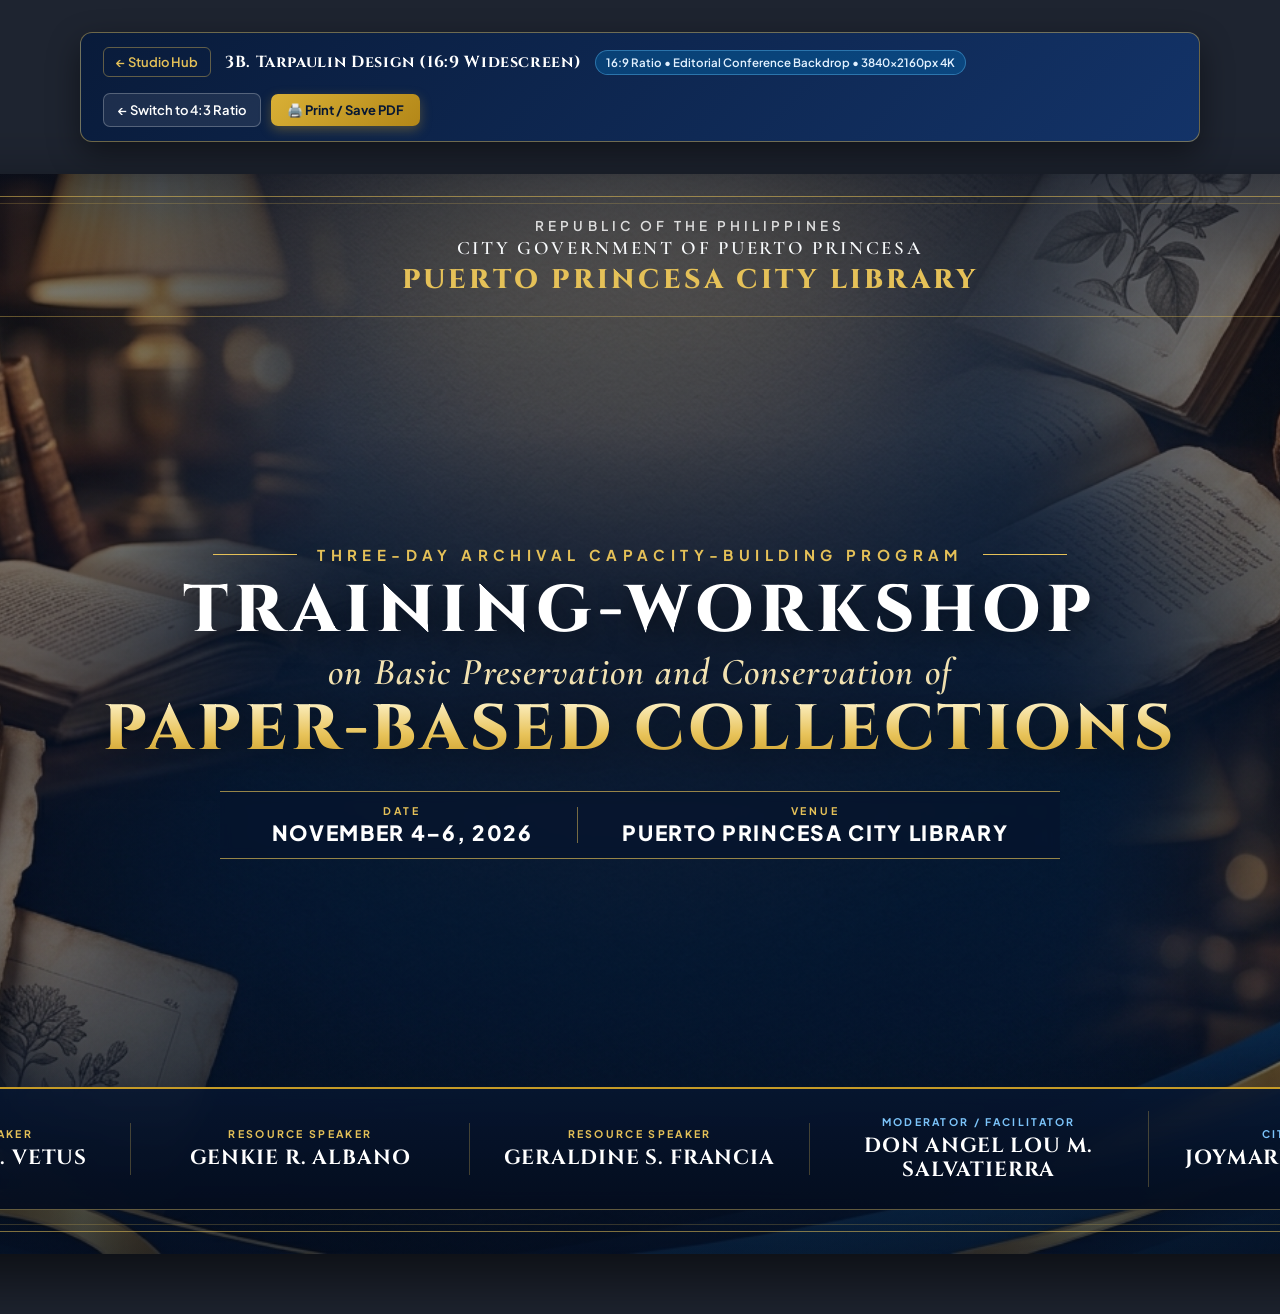
==== 03-tarpaulin-16x9.html @ 114d566a "Deploy PPCL Training-Workshop 2026 Design & Print Suite" ====
<!DOCTYPE html>
<html lang="en">
<head>
  <meta charset="UTF-8" />
  <meta name="viewport" content="width=device-width, initial-scale=1.0" />
  <title>Tarpaulin Design (16:9 Aspect Ratio) — PPCL Training-Workshop</title>
  <link rel="stylesheet" href="shared/theme.css" />
  <style>
    @page {
      size: 1920px 1080px;
      margin: 0;
    }

    .tarp-16x9 {
      width: 1920px;
      height: 1080px;
      position: relative;
      overflow: hidden;
      background-color: #06152D;
      color: #FFFFFF;
      box-shadow: 0 24px 60px rgba(0, 0, 0, 0.65);
      display: flex;
      flex-direction: column;
      justify-content: space-between;
    }

    .tarp-backdrop-img {
      position: absolute;
      inset: 0;
      width: 100%;
      height: 100%;
      object-fit: cover;
      object-position: center center;
      z-index: 0;
    }

    .tarp-editorial-scrim {
      position: absolute;
      inset: 0;
      background:
        radial-gradient(ellipse 52% 44% at 50% 45%, rgba(5, 17, 38, 0.82) 0%, rgba(5, 17, 38, 0.48) 62%, rgba(4, 12, 28, 0.18) 100%),
        linear-gradient(180deg, rgba(4, 14, 32, 0.68) 0%, rgba(6, 20, 45, 0.1) 24%, rgba(6, 20, 45, 0.2) 68%, rgba(4, 12, 28, 0.72) 100%);
      z-index: 1;
    }

    .tarp-architectural-border {
      position: absolute;
      inset: 22px;
      border: 1.5px solid rgba(229, 193, 88, 0.55);
      pointer-events: none;
      z-index: 4;
    }

    .tarp-architectural-border::after {
      content: "";
      position: absolute;
      inset: 6px;
      border: 1px solid rgba(229, 193, 88, 0.22);
    }

    .tarp-content {
      position: relative;
      z-index: 3;
      width: 100%;
      height: 100%;
      padding: 42px 88px 44px;
      display: flex;
      flex-direction: column;
      justify-content: space-between;
      align-items: center;
    }

    /* 1. Institutional Authority Header */
    .inst-header {
      width: 100%;
      display: flex;
      align-items: center;
      justify-content: space-between;
      padding-bottom: 18px;
      border-bottom: 1px solid rgba(229, 193, 88, 0.38);
    }

    .inst-logos-group {
      display: flex;
      align-items: center;
      gap: 18px;
    }

    .logo-medallion {
      width: 82px;
      height: 82px;
      border-radius: 50%;
      background: #FFFFFF;
      padding: 5px;
      box-shadow: 0 8px 24px rgba(0, 0, 0, 0.45);
      display: flex;
      align-items: center;
      justify-content: center;
    }

    .logo-medallion img {
      width: 100%;
      height: 100%;
      object-fit: contain;
    }

    .inst-agency-copy {
      display: flex;
      flex-direction: column;
      align-items: center;
      text-align: center;
      gap: 2px;
    }

    .inst-agency-copy .gov-rep {
      font-family: var(--font-sans);
      font-size: 13.5px;
      font-weight: 600;
      letter-spacing: 0.3em;
      text-transform: uppercase;
      color: rgba(255, 255, 255, 0.82);
    }

    .inst-agency-copy .gov-lgu {
      font-family: var(--font-serif);
      font-size: 19px;
      font-weight: 600;
      letter-spacing: 0.14em;
      text-transform: uppercase;
      color: #F8FAFC;
    }

    .inst-agency-copy .gov-lib {
      font-family: var(--font-display);
      font-size: 27px;
      font-weight: 800;
      letter-spacing: 0.12em;
      text-transform: uppercase;
      color: var(--gold-bright);
      margin-top: 1px;
    }

    /* 2. Monumental Focal Stage */
    .focal-stage {
      display: flex;
      flex-direction: column;
      align-items: center;
      text-align: center;
      max-width: 1580px;
      margin: auto 0;
    }

    .overline-lockup {
      display: flex;
      align-items: center;
      gap: 20px;
      margin-bottom: 14px;
    }

    .overline-rule {
      width: 84px;
      height: 1.5px;
      background: var(--gold-bright);
    }

    .overline-text {
      font-family: var(--font-sans);
      font-size: 15px;
      font-weight: 700;
      letter-spacing: 0.36em;
      text-transform: uppercase;
      color: var(--gold-bright);
    }

    .headline-tier-1 {
      font-family: var(--font-display);
      font-size: 66px;
      font-weight: 800;
      letter-spacing: 0.09em;
      line-height: 1.02;
      color: #FFFFFF;
      text-transform: uppercase;
      text-shadow: 0 8px 28px rgba(0, 0, 0, 0.55);
    }

    .headline-tier-bridge {
      font-family: var(--font-serif);
      font-style: italic;
      font-size: 38px;
      font-weight: 600;
      color: #F3E3B2;
      letter-spacing: 0.03em;
      margin: 4px 0 2px;
    }

    .headline-tier-2 {
      font-family: var(--font-display);
      font-size: 64px;
      font-weight: 800;
      letter-spacing: 0.06em;
      line-height: 1.05;
      text-transform: uppercase;
      background: linear-gradient(180deg, #FFF6D1 0%, #E8C35A 55%, #C59620 100%);
      -webkit-background-clip: text;
      -webkit-text-fill-color: transparent;
      filter: drop-shadow(0 6px 20px rgba(0, 0, 0, 0.55));
    }

    /* Clean Architectural Logistics Bar */
    .logistics-bar {
      margin-top: 26px;
      display: inline-flex;
      align-items: center;
      border-top: 1.5px solid rgba(229, 193, 88, 0.65);
      border-bottom: 1.5px solid rgba(229, 193, 88, 0.65);
      background: rgba(6, 20, 45, 0.68);
      backdrop-filter: blur(6px);
      padding: 12px 52px;
      gap: 44px;
    }

    .logistics-item {
      display: flex;
      flex-direction: column;
      align-items: center;
      gap: 2px;
    }

    .logistics-label {
      font-family: var(--font-sans);
      font-size: 10.5px;
      font-weight: 700;
      letter-spacing: 0.28em;
      text-transform: uppercase;
      color: var(--gold-bright);
    }

    .logistics-value {
      font-family: var(--font-sans);
      font-size: 21px;
      font-weight: 800;
      letter-spacing: 0.08em;
      text-transform: uppercase;
      color: #FFFFFF;
    }

    .logistics-divider {
      width: 1.5px;
      height: 36px;
      background: rgba(229, 193, 88, 0.5);
    }

    /* 3. Lower-Third 5-Column Architectural Roster Panel */
    .roster-panel-5col {
      width: 100%;
      background: linear-gradient(180deg, rgba(7, 22, 48, 0.88) 0%, rgba(4, 13, 30, 0.95) 100%);
      border-top: 2px solid var(--gold-rich);
      border-bottom: 1px solid rgba(229, 193, 88, 0.4);
      backdrop-filter: blur(10px);
      padding: 22px 24px;
      display: grid;
      grid-template-columns: repeat(5, 1fr);
      align-items: center;
    }

    .roster-col {
      display: flex;
      flex-direction: column;
      align-items: center;
      justify-content: center;
      text-align: center;
      padding: 4px 14px;
      border-right: 1px solid rgba(229, 193, 88, 0.28);
    }

    .roster-col:last-child {
      border-right: none;
    }

    .roster-role {
      font-family: var(--font-sans);
      font-size: 10.5px;
      font-weight: 700;
      letter-spacing: 0.22em;
      text-transform: uppercase;
      color: var(--gold-bright);
      margin-bottom: 6px;
    }

    .roster-col.official .roster-role {
      color: #7CC4FA;
    }

    .roster-name {
      font-family: var(--font-display);
      font-size: 20.5px;
      font-weight: 700;
      letter-spacing: 0.04em;
      line-height: 1.2;
      color: #FFFFFF;
    }
  </style>
</head>
<body>

  <div class="studio-toolbar">
    <div class="toolbar-left">
      <a href="index.html" class="back-link">← Studio Hub</a>
      <h1>3B. Tarpaulin Design (16:9 Widescreen)</h1>
      <span class="spec-badge">16:9 Ratio • Editorial Conference Backdrop • 3840×2160px 4K</span>
    </div>
    <div class="toolbar-actions">
      <a href="03-tarpaulin-4x3.html" class="btn-outline" style="text-decoration:none;">← Switch to 4:3 Ratio</a>
      <button class="btn-gold" onclick="window.print()">🖨️ Print / Save PDF</button>
    </div>
  </div>

  <section class="tarp-16x9 print-page" id="tarp-16x9-canvas">
    <img class="tarp-backdrop-img" src="shared/bg_archival_tarp.jpg" alt="" />
    <div class="tarp-editorial-scrim"></div>
    <div class="tarp-architectural-border"></div>

    <div class="tarp-content">
      <!-- 1. Institutional Header -->
      <header class="inst-header">
        <div class="inst-logos-group">
          <div class="logo-medallion">
            <img src="logo/Puerto_Princesa_city_seal.svg.png" alt="City Seal" />
          </div>
          <div class="logo-medallion">
            <img src="logo/ppcitylibrary-logo.png" alt="PPCL Logo" />
          </div>
        </div>

        <div class="inst-agency-copy">
          <span class="gov-rep" contenteditable="true">Republic of the Philippines</span>
          <span class="gov-lgu" contenteditable="true">City Government of Puerto Princesa</span>
          <span class="gov-lib" contenteditable="true">Puerto Princesa City Library</span>
        </div>

        <div class="inst-logos-group">
          <div class="logo-medallion">
            <img src="logo/BAGONG-PILIPINAS-LOGO-1-1.png" alt="Bagong Pilipinas" />
          </div>
        </div>
      </header>

      <!-- 2. Monumental Focal Title Lockup -->
      <div class="focal-stage">
        <div class="overline-lockup">
          <span class="overline-rule"></span>
          <span class="overline-text" contenteditable="true">Three-Day Archival Capacity-Building Program</span>
          <span class="overline-rule"></span>
        </div>

        <h2 class="headline-tier-1" contenteditable="true">Training-Workshop</h2>
        <div class="headline-tier-bridge" contenteditable="true">on Basic Preservation and Conservation of</div>
        <h3 class="headline-tier-2" contenteditable="true">Paper-Based Collections</h3>

        <div class="logistics-bar">
          <div class="logistics-item">
            <span class="logistics-label">Date</span>
            <span class="logistics-value" contenteditable="true">November 4–6, 2026</span>
          </div>
          <div class="logistics-divider"></div>
          <div class="logistics-item">
            <span class="logistics-label">Venue</span>
            <span class="logistics-value" contenteditable="true">Puerto Princesa City Library</span>
          </div>
        </div>
      </div>

      <!-- 3. Lower-Third 5-Column Architectural Roster -->
      <footer class="roster-panel-5col">
        <div class="roster-col">
          <div class="roster-role" contenteditable="true">Resource Speaker</div>
          <div class="roster-name" contenteditable="true">ALEXANDER O. VETUS</div>
        </div>
        <div class="roster-col">
          <div class="roster-role" contenteditable="true">Resource Speaker</div>
          <div class="roster-name" contenteditable="true">GENKIE R. ALBANO</div>
        </div>
        <div class="roster-col">
          <div class="roster-role" contenteditable="true">Resource Speaker</div>
          <div class="roster-name" contenteditable="true">GERALDINE S. FRANCIA</div>
        </div>
        <div class="roster-col official">
          <div class="roster-role" contenteditable="true">Moderator / Facilitator</div>
          <div class="roster-name" contenteditable="true">DON ANGEL LOU M. SALVATIERRA</div>
        </div>
        <div class="roster-col official">
          <div class="roster-role" contenteditable="true">City Librarian</div>
          <div class="roster-name" contenteditable="true">JOYMARIE B. OLAPE, RL</div>
        </div>
      </footer>
    </div>
  </section>

</body>
</html>
---- shared/theme.css ----
@import url('https://fonts.googleapis.com/css2?family=Cinzel:wght@500;600;700;800&family=Cormorant+Garamond:ital,wght@0,500;0,600;0,700;1,500;1,600;1,700&family=Great+Vibes&family=Plus+Jakarta+Sans:wght@400;500;600;700;800&display=swap');

:root {
  /* Heritage Archival & Library Blue-Gold Palette */
  --navy-deep: #071733;
  --navy-royal: #0E2B5C;
  --navy-mid: #173F80;
  --blue-cerulean: #0077C0;
  --blue-light: #4FA8E0;
  --gold-rich: #C59B27;
  --gold-bright: #E5C158;
  --gold-dark: #8A650E;
  --gold-soft: #F3E3B2;
  --parchment-bg: #FCF9F2;
  --parchment-warm: #F4EBDC;
  --parchment-deep: #E8D9BF;
  --crimson-seal: #A91D22;
  --ink-dark: #141C2B;
  --ink-body: #2C3647;
  --ink-muted: #546175;

  /* Font Stacks with Rich Windows & Web Fallbacks */
  --font-display: 'Cinzel', 'Palatino Linotype', 'Book Antiqua', 'Constantia', Georgia, serif;
  --font-serif: 'Cormorant Garamond', 'Palatino Linotype', 'Book Antiqua', 'Garamond', Georgia, serif;
  --font-sans: 'Plus Jakarta Sans', 'Segoe UI', 'Candara', 'Calibri', -apple-system, sans-serif;
  --font-script: 'Great Vibes', 'Gabriola', 'Monotype Corsiva', 'Palatino Linotype', cursive;
}

* {
  box-sizing: border-box;
  margin: 0;
  padding: 0;
  -webkit-print-color-adjust: exact !important;
  print-color-adjust: exact !important;
}

body {
  background-color: #1E2430;
  color: var(--ink-dark);
  font-family: var(--font-sans);
  display: flex;
  flex-direction: column;
  align-items: center;
  padding: 32px 20px 60px;
  gap: 32px;
}

/* Floating Studio Toolbar (Hidden on Print & Export) */
.studio-toolbar {
  background: linear-gradient(135deg, #091B3A 0%, #133368 100%);
  color: #FFFFFF;
  border: 1px solid rgba(229, 193, 88, 0.45);
  border-radius: 12px;
  padding: 14px 22px;
  display: flex;
  flex-wrap: wrap;
  align-items: center;
  justify-content: space-between;
  gap: 16px;
  width: 100%;
  max-width: 1120px;
  box-shadow: 0 12px 32px rgba(0, 0, 0, 0.45);
  z-index: 1000;
}

.studio-toolbar .toolbar-left {
  display: flex;
  align-items: center;
  gap: 14px;
}

.studio-toolbar .back-link {
  color: var(--gold-bright);
  text-decoration: none;
  font-weight: 600;
  font-size: 13px;
  padding: 6px 12px;
  border: 1px solid rgba(229, 193, 88, 0.4);
  border-radius: 6px;
  transition: all 0.2s ease;
}

.studio-toolbar .back-link:hover {
  background: rgba(229, 193, 88, 0.15);
}

.studio-toolbar h1 {
  font-family: var(--font-display);
  font-size: 16px;
  font-weight: 700;
  letter-spacing: 0.04em;
  color: #FFFFFF;
}

.studio-toolbar .spec-badge {
  background: rgba(0, 119, 192, 0.35);
  border: 1px solid rgba(79, 168, 224, 0.5);
  color: #E2F1FF;
  font-size: 11.5px;
  font-weight: 600;
  padding: 4px 10px;
  border-radius: 999px;
}

.studio-toolbar .toolbar-actions {
  display: flex;
  align-items: center;
  gap: 10px;
}

.btn-gold {
  background: linear-gradient(135deg, #D9B036 0%, #B38718 100%);
  color: #071733;
  border: none;
  font-family: var(--font-sans);
  font-weight: 700;
  font-size: 13px;
  padding: 8px 16px;
  border-radius: 7px;
  cursor: pointer;
  display: inline-flex;
  align-items: center;
  gap: 6px;
  box-shadow: 0 4px 12px rgba(197, 155, 39, 0.35);
  transition: transform 0.15s ease, filter 0.15s ease;
}

.btn-gold:hover {
  filter: brightness(1.08);
  transform: translateY(-1px);
}

.btn-outline {
  background: rgba(255, 255, 255, 0.08);
  color: #FFFFFF;
  border: 1px solid rgba(255, 255, 255, 0.25);
  font-family: var(--font-sans);
  font-weight: 600;
  font-size: 13px;
  padding: 8px 14px;
  border-radius: 7px;
  cursor: pointer;
}

.btn-outline:hover {
  background: rgba(255, 255, 255, 0.15);
}

/* Shared Institutional Header Logo Bar */
.logo-triad {
  display: flex;
  align-items: center;
  justify-content: center;
  gap: 18px;
}

.logo-triad img {
  object-fit: contain;
  filter: drop-shadow(0 2px 4px rgba(7, 23, 51, 0.14));
}

/* Archival Paper Texture Effect */
.archival-surface {
  background-color: var(--parchment-bg);
  background-image:
    radial-gradient(ellipse at 50% 35%, rgba(255, 253, 248, 0.85) 0%, rgba(244, 235, 220, 0.55) 65%, rgba(228, 212, 184, 0.65) 100%),
    repeating-linear-gradient(0deg, rgba(138, 101, 14, 0.018) 0px, rgba(138, 101, 14, 0.018) 1px, transparent 1px, transparent 3px),
    repeating-linear-gradient(90deg, rgba(14, 43, 92, 0.012) 0px, rgba(14, 43, 92, 0.012) 1px, transparent 1px, transparent 4px);
}

/* Editable highlight hint in browser */
[contenteditable="true"]:hover {
  outline: 1px dashed var(--gold-rich);
  outline-offset: 3px;
  cursor: text;
}

[contenteditable="true"]:focus {
  outline: 2px solid var(--blue-cerulean);
  background: rgba(255, 255, 255, 0.5);
  border-radius: 4px;
}

/* Hide UI chrome when printing or running headless export */
body.export-mode {
  background: transparent !important;
  padding: 0 !important;
  margin: 0 !important;
  gap: 0 !important;
}

body.export-mode .studio-toolbar,
body.export-mode .batch-panel,
body.export-mode .helper-note {
  display: none !important;
}

@media print {
  body {
    background: transparent !important;
    padding: 0 !important;
    margin: 0 !important;
    gap: 0 !important;
    display: block !important;
  }
  .studio-toolbar,
  .batch-panel,
  .helper-note {
    display: none !important;
  }
  .print-page {
    box-shadow: none !important;
    margin: 0 !important;
    page-break-after: always;
    break-after: page;
  }
  .print-page:last-child {
    page-break-after: auto;
    break-after: auto;
  }
}
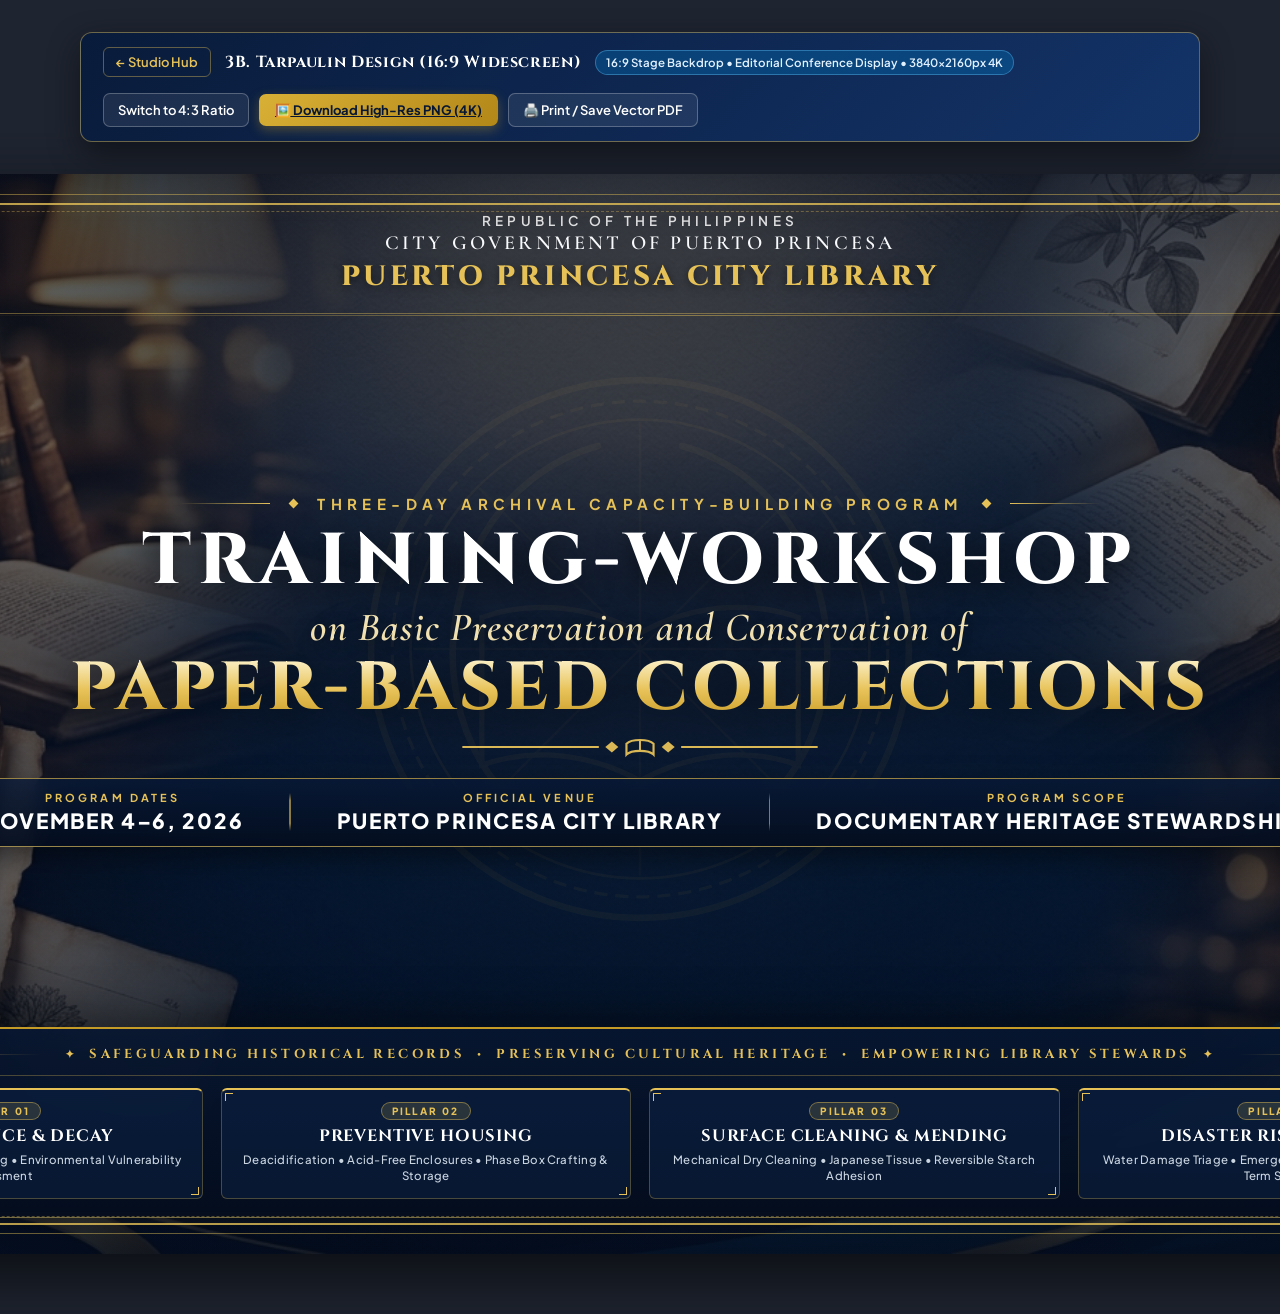
==== commit 565d1440: "Update tarpaulin designs (no names, 4-pillar archival framework, high-res PNG download) and update p" ====
--- a/03-tarpaulin-16x9.html
+++ b/03-tarpaulin-16x9.html
@@ -3,7 +3,7 @@
 <head>
   <meta charset="UTF-8" />
   <meta name="viewport" content="width=device-width, initial-scale=1.0" />
-  <title>Tarpaulin Design (16:9 Aspect Ratio) — PPCL Training-Workshop</title>
+  <title>Tarpaulin Design (16:9 Widescreen) — PPCL Training-Workshop</title>
   <link rel="stylesheet" href="shared/theme.css" />
   <style>
     @page {
@@ -24,6 +24,7 @@
       justify-content: space-between;
     }
 
+    /* Full-Bleed Archival Photographic Backdrop */
     .tarp-backdrop-img {
       position: absolute;
       inset: 0;
@@ -34,36 +35,90 @@
       z-index: 0;
     }
 
+    /* Dramatic Deep Navy Scrim & Atmospheric Vignette */
     .tarp-editorial-scrim {
       position: absolute;
       inset: 0;
       background:
-        radial-gradient(ellipse 52% 44% at 50% 45%, rgba(5, 17, 38, 0.82) 0%, rgba(5, 17, 38, 0.48) 62%, rgba(4, 12, 28, 0.18) 100%),
-        linear-gradient(180deg, rgba(4, 14, 32, 0.68) 0%, rgba(6, 20, 45, 0.1) 24%, rgba(6, 20, 45, 0.2) 68%, rgba(4, 12, 28, 0.72) 100%);
+        radial-gradient(ellipse 60% 48% at 50% 42%, rgba(5, 17, 38, 0.84) 0%, rgba(5, 17, 38, 0.52) 65%, rgba(4, 12, 28, 0.22) 100%),
+        linear-gradient(180deg, rgba(4, 14, 32, 0.72) 0%, rgba(6, 20, 45, 0.12) 24%, rgba(6, 20, 45, 0.22) 64%, rgba(4, 12, 28, 0.88) 100%);
       z-index: 1;
     }
 
+    /* Neoclassical Multi-Tier Architectural Gold Framing */
     .tarp-architectural-border {
       position: absolute;
-      inset: 22px;
-      border: 1.5px solid rgba(229, 193, 88, 0.55);
+      inset: 20px;
+      border: 1.5px solid rgba(229, 193, 88, 0.45);
       pointer-events: none;
       z-index: 4;
     }
 
+    .tarp-architectural-border::before {
+      content: "";
+      position: absolute;
+      inset: 8px;
+      border: 2px solid rgba(229, 193, 88, 0.8);
+      box-shadow: inset 0 0 20px rgba(229, 193, 88, 0.08);
+    }
+
     .tarp-architectural-border::after {
       content: "";
       position: absolute;
-      inset: 6px;
-      border: 1px solid rgba(229, 193, 88, 0.22);
-    }
-
+      inset: 16px;
+      border: 1px dashed rgba(229, 193, 88, 0.35);
+    }
+
+    /* Corner Ornamental Filigrees */
+    .corner-ornament {
+      position: absolute;
+      width: 72px;
+      height: 72px;
+      z-index: 5;
+      pointer-events: none;
+    }
+    .corner-ornament svg {
+      width: 100%;
+      height: 100%;
+    }
+    .corner-tl { top: 22px; left: 22px; }
+    .corner-tr { top: 22px; right: 22px; transform: scaleX(-1); }
+    .corner-bl { bottom: 22px; left: 22px; transform: scaleY(-1); }
+    .corner-br { bottom: 22px; right: 22px; transform: scale(-1, -1); }
+
+    /* Side Architectural Guidelines */
+    .side-accent-left, .side-accent-right {
+      position: absolute;
+      top: 140px;
+      bottom: 240px;
+      width: 1px;
+      background: linear-gradient(180deg, transparent 0%, rgba(229, 193, 88, 0.35) 20%, rgba(229, 193, 88, 0.35) 80%, transparent 100%);
+      z-index: 4;
+      pointer-events: none;
+    }
+    .side-accent-left { left: 54px; }
+    .side-accent-right { right: 54px; }
+
+    /* Subtle Archival Conservation Crest Watermark */
+    .crest-watermark {
+      position: absolute;
+      top: 44%;
+      left: 50%;
+      transform: translate(-50%, -50%);
+      width: 580px;
+      height: 580px;
+      opacity: 0.045;
+      z-index: 2;
+      pointer-events: none;
+    }
+
+    /* Content Layout Container */
     .tarp-content {
       position: relative;
       z-index: 3;
       width: 100%;
       height: 100%;
-      padding: 42px 88px 44px;
+      padding: 38px 84px 36px;
       display: flex;
       flex-direction: column;
       justify-content: space-between;
@@ -77,13 +132,24 @@
       align-items: center;
       justify-content: space-between;
       padding-bottom: 18px;
-      border-bottom: 1px solid rgba(229, 193, 88, 0.38);
+      border-bottom: 1px solid rgba(229, 193, 88, 0.4);
+      position: relative;
+    }
+
+    .inst-header::after {
+      content: "";
+      position: absolute;
+      bottom: -3px;
+      left: 10%;
+      right: 10%;
+      height: 1px;
+      background: linear-gradient(90deg, transparent 0%, rgba(229, 193, 88, 0.5) 50%, transparent 100%);
     }
 
     .inst-logos-group {
       display: flex;
       align-items: center;
-      gap: 18px;
+      gap: 16px;
     }
 
     .logo-medallion {
@@ -93,6 +159,7 @@
       background: #FFFFFF;
       padding: 5px;
       box-shadow: 0 8px 24px rgba(0, 0, 0, 0.45);
+      border: 2px solid var(--gold-rich);
       display: flex;
       align-items: center;
       justify-content: center;
@@ -104,6 +171,19 @@
       object-fit: contain;
     }
 
+    .seal-medallion {
+      width: 82px;
+      height: 82px;
+      border-radius: 50%;
+      background: linear-gradient(135deg, rgba(14, 43, 92, 0.9) 0%, rgba(6, 20, 45, 0.95) 100%);
+      border: 2px solid var(--gold-bright);
+      box-shadow: 0 8px 24px rgba(0, 0, 0, 0.45);
+      display: flex;
+      align-items: center;
+      justify-content: center;
+      padding: 6px;
+    }
+
     .inst-agency-copy {
       display: flex;
       flex-direction: column;
@@ -116,28 +196,29 @@
       font-family: var(--font-sans);
       font-size: 13.5px;
       font-weight: 600;
-      letter-spacing: 0.3em;
-      text-transform: uppercase;
-      color: rgba(255, 255, 255, 0.82);
+      letter-spacing: 0.32em;
+      text-transform: uppercase;
+      color: rgba(255, 255, 255, 0.84);
     }
 
     .inst-agency-copy .gov-lgu {
       font-family: var(--font-serif);
-      font-size: 19px;
+      font-size: 20px;
       font-weight: 600;
-      letter-spacing: 0.14em;
+      letter-spacing: 0.16em;
       text-transform: uppercase;
       color: #F8FAFC;
     }
 
     .inst-agency-copy .gov-lib {
       font-family: var(--font-display);
-      font-size: 27px;
+      font-size: 28px;
       font-weight: 800;
       letter-spacing: 0.12em;
       text-transform: uppercase;
       color: var(--gold-bright);
       margin-top: 1px;
+      text-shadow: 0 2px 10px rgba(0, 0, 0, 0.5);
     }
 
     /* 2. Monumental Focal Stage */
@@ -146,7 +227,7 @@
       flex-direction: column;
       align-items: center;
       text-align: center;
-      max-width: 1580px;
+      max-width: 1620px;
       margin: auto 0;
     }
 
@@ -154,13 +235,23 @@
       display: flex;
       align-items: center;
       gap: 20px;
-      margin-bottom: 14px;
+      margin-bottom: 12px;
     }
 
     .overline-rule {
-      width: 84px;
+      width: 90px;
       height: 1.5px;
+      background: linear-gradient(90deg, transparent 0%, var(--gold-bright) 100%);
+    }
+    .overline-rule.right {
+      background: linear-gradient(90deg, var(--gold-bright) 0%, transparent 100%);
+    }
+
+    .diamond-bullet {
+      width: 7px;
+      height: 7px;
       background: var(--gold-bright);
+      transform: rotate(45deg);
     }
 
     .overline-text {
@@ -174,61 +265,72 @@
 
     .headline-tier-1 {
       font-family: var(--font-display);
-      font-size: 66px;
+      font-size: 72px;
       font-weight: 800;
       letter-spacing: 0.09em;
       line-height: 1.02;
       color: #FFFFFF;
       text-transform: uppercase;
-      text-shadow: 0 8px 28px rgba(0, 0, 0, 0.55);
+      text-shadow: 0 8px 30px rgba(0, 0, 0, 0.65);
     }
 
     .headline-tier-bridge {
       font-family: var(--font-serif);
       font-style: italic;
-      font-size: 38px;
+      font-size: 40px;
       font-weight: 600;
       color: #F3E3B2;
       letter-spacing: 0.03em;
       margin: 4px 0 2px;
+      text-shadow: 0 4px 16px rgba(0, 0, 0, 0.5);
     }
 
     .headline-tier-2 {
       font-family: var(--font-display);
-      font-size: 64px;
+      font-size: 68px;
       font-weight: 800;
       letter-spacing: 0.06em;
       line-height: 1.05;
       text-transform: uppercase;
-      background: linear-gradient(180deg, #FFF6D1 0%, #E8C35A 55%, #C59620 100%);
+      background: linear-gradient(180deg, #FFF8DB 0%, #E8C35A 52%, #C59620 100%);
       -webkit-background-clip: text;
       -webkit-text-fill-color: transparent;
-      filter: drop-shadow(0 6px 20px rgba(0, 0, 0, 0.55));
-    }
-
-    /* Clean Architectural Logistics Bar */
+      filter: drop-shadow(0 6px 22px rgba(0, 0, 0, 0.6));
+    }
+
+    /* Archival Divider Ornament */
+    .archival-divider-wrap {
+      display: flex;
+      align-items: center;
+      justify-content: center;
+      margin-top: 10px;
+      opacity: 0.95;
+    }
+
+    /* Clean Architectural 3-Column Logistics Pedestal */
     .logistics-bar {
-      margin-top: 26px;
+      margin-top: 18px;
       display: inline-flex;
       align-items: center;
-      border-top: 1.5px solid rgba(229, 193, 88, 0.65);
-      border-bottom: 1.5px solid rgba(229, 193, 88, 0.65);
-      background: rgba(6, 20, 45, 0.68);
-      backdrop-filter: blur(6px);
-      padding: 12px 52px;
-      gap: 44px;
+      border: 1.5px solid rgba(229, 193, 88, 0.65);
+      background: linear-gradient(180deg, rgba(8, 25, 54, 0.8) 0%, rgba(4, 13, 30, 0.92) 100%);
+      backdrop-filter: blur(10px);
+      box-shadow: 0 10px 30px rgba(0, 0, 0, 0.45);
+      border-radius: 8px;
+      padding: 12px 54px;
+      gap: 46px;
     }
 
     .logistics-item {
       display: flex;
       flex-direction: column;
       align-items: center;
-      gap: 2px;
+      gap: 3px;
     }
 
     .logistics-label {
       font-family: var(--font-sans);
-      font-size: 10.5px;
+      font-size: 11px;
       font-weight: 700;
       letter-spacing: 0.28em;
       text-transform: uppercase;
@@ -246,89 +348,256 @@
 
     .logistics-divider {
       width: 1.5px;
-      height: 36px;
-      background: rgba(229, 193, 88, 0.5);
-    }
-
-    /* 3. Lower-Third 5-Column Architectural Roster Panel */
-    .roster-panel-5col {
+      height: 38px;
+      background: linear-gradient(180deg, transparent 0%, rgba(229, 193, 88, 0.6) 20%, rgba(229, 193, 88, 0.6) 80%, transparent 100%);
+    }
+
+    /* 3. Lower Architectural Heritage Pillars Showcase (Replacing Personal Names) */
+    .heritage-framework {
       width: 100%;
-      background: linear-gradient(180deg, rgba(7, 22, 48, 0.88) 0%, rgba(4, 13, 30, 0.95) 100%);
+      display: flex;
+      flex-direction: column;
+      gap: 12px;
+      background: linear-gradient(180deg, rgba(7, 22, 48, 0.92) 0%, rgba(4, 13, 30, 0.98) 100%);
       border-top: 2px solid var(--gold-rich);
-      border-bottom: 1px solid rgba(229, 193, 88, 0.4);
-      backdrop-filter: blur(10px);
-      padding: 22px 24px;
+      border-bottom: 1.5px solid rgba(229, 193, 88, 0.5);
+      backdrop-filter: blur(12px);
+      box-shadow: 0 -12px 40px rgba(0, 0, 0, 0.4);
+      padding: 16px 28px 18px;
+      position: relative;
+    }
+
+    /* Mandate Banner Lockup */
+    .mandate-banner {
+      display: flex;
+      align-items: center;
+      justify-content: center;
+      gap: 24px;
+      padding-bottom: 12px;
+      border-bottom: 1px solid rgba(229, 193, 88, 0.3);
+      position: relative;
+    }
+
+    .mandate-rule {
+      flex: 1;
+      height: 1px;
+      background: linear-gradient(90deg, transparent 0%, rgba(229, 193, 88, 0.45) 50%, transparent 100%);
+    }
+
+    .mandate-text {
+      font-family: var(--font-display);
+      font-size: 13px;
+      font-weight: 700;
+      letter-spacing: 0.26em;
+      text-transform: uppercase;
+      color: var(--gold-bright);
+      display: flex;
+      align-items: center;
+      gap: 12px;
+    }
+
+    .mandate-star {
+      color: var(--gold-bright);
+      font-size: 11px;
+    }
+
+    /* 4-Column Architectural Pillar Grid */
+    .pillars-grid-4col {
       display: grid;
-      grid-template-columns: repeat(5, 1fr);
-      align-items: center;
-    }
-
-    .roster-col {
+      grid-template-columns: repeat(4, 1fr);
+      gap: 18px;
+      width: 100%;
+    }
+
+    .pillar-card {
+      background: rgba(14, 38, 77, 0.45);
+      border: 1px solid rgba(229, 193, 88, 0.3);
+      border-top: 2px solid var(--gold-bright);
+      border-radius: 6px;
+      padding: 12px 18px 14px;
       display: flex;
       flex-direction: column;
       align-items: center;
-      justify-content: center;
       text-align: center;
-      padding: 4px 14px;
-      border-right: 1px solid rgba(229, 193, 88, 0.28);
-    }
-
-    .roster-col:last-child {
-      border-right: none;
-    }
-
-    .roster-role {
+      gap: 5px;
+      position: relative;
+      transition: background 0.2s ease;
+    }
+
+    .pillar-card:hover {
+      background: rgba(14, 38, 77, 0.65);
+    }
+
+    .pillar-badge {
+      display: inline-flex;
+      align-items: center;
+      gap: 6px;
+      background: rgba(229, 193, 88, 0.15);
+      border: 1px solid rgba(229, 193, 88, 0.45);
+      color: var(--gold-bright);
       font-family: var(--font-sans);
-      font-size: 10.5px;
+      font-size: 10px;
+      font-weight: 800;
+      letter-spacing: 0.22em;
+      text-transform: uppercase;
+      padding: 2px 10px;
+      border-radius: 999px;
+    }
+
+    .pillar-title {
+      font-family: var(--font-display);
+      font-size: 16.5px;
       font-weight: 700;
-      letter-spacing: 0.22em;
-      text-transform: uppercase;
-      color: var(--gold-bright);
-      margin-bottom: 6px;
-    }
-
-    .roster-col.official .roster-role {
-      color: #7CC4FA;
-    }
-
-    .roster-name {
-      font-family: var(--font-display);
-      font-size: 20.5px;
-      font-weight: 700;
-      letter-spacing: 0.04em;
+      letter-spacing: 0.05em;
+      color: #FFFFFF;
+      text-transform: uppercase;
+      margin-top: 2px;
       line-height: 1.2;
+    }
+
+    .pillar-desc {
+      font-family: var(--font-sans);
+      font-size: 11.5px;
+      font-weight: 500;
+      color: #CBD5E1;
+      letter-spacing: 0.02em;
+      line-height: 1.4;
+    }
+
+    .pillar-corner-flourish {
+      position: absolute;
+      width: 8px;
+      height: 8px;
+      border: 1px solid var(--gold-bright);
+      pointer-events: none;
+    }
+    .pcf-tl { top: 3px; left: 3px; border-right: none; border-bottom: none; }
+    .pcf-br { bottom: 3px; right: 3px; border-left: none; border-top: none; }
+
+    /* Toast Notification for Instant PNG Download */
+    .download-toast {
+      position: fixed;
+      bottom: 24px;
+      right: 24px;
+      background: #0E2B5C;
+      border: 1.5px solid var(--gold-bright);
       color: #FFFFFF;
+      font-family: var(--font-sans);
+      font-size: 13.5px;
+      font-weight: 600;
+      padding: 12px 22px;
+      border-radius: 8px;
+      box-shadow: 0 10px 30px rgba(0, 0, 0, 0.5);
+      display: none;
+      z-index: 9999;
     }
   </style>
 </head>
 <body>
 
+  <!-- Floating Studio Toolbar -->
   <div class="studio-toolbar">
     <div class="toolbar-left">
       <a href="index.html" class="back-link">← Studio Hub</a>
       <h1>3B. Tarpaulin Design (16:9 Widescreen)</h1>
-      <span class="spec-badge">16:9 Ratio • Editorial Conference Backdrop • 3840×2160px 4K</span>
+      <span class="spec-badge">16:9 Stage Backdrop • Editorial Conference Display • 3840×2160px 4K</span>
     </div>
     <div class="toolbar-actions">
-      <a href="03-tarpaulin-4x3.html" class="btn-outline" style="text-decoration:none;">← Switch to 4:3 Ratio</a>
-      <button class="btn-gold" onclick="window.print()">🖨️ Print / Save PDF</button>
+      <a href="03-tarpaulin-4x3.html" class="btn-outline" style="text-decoration:none;">Switch to 4:3 Ratio</a>
+      <!-- Primary Action: High-Res PNG Download -->
+      <a href="exports/png/03-tarpaulin-16x9.png" download="PPCL-Tarpaulin-16x9-Backdrop.png" class="btn-gold" id="btn-download-png" onclick="showDownloadNotice('PNG (16:9 4K Backdrop)')">🖼️ Download High-Res PNG (4K)</a>
+      <!-- PDF Print / Save Option -->
+      <button class="btn-outline" onclick="window.print()">🖨️ Print / Save Vector PDF</button>
     </div>
   </div>
 
+  <div id="download-toast" class="download-toast">✅ High-resolution PNG downloading...</div>
+
+  <!-- Main Tarpaulin Canvas (1920x1080) -->
   <section class="tarp-16x9 print-page" id="tarp-16x9-canvas">
-    <img class="tarp-backdrop-img" src="shared/bg_archival_tarp.jpg" alt="" />
+    <img class="tarp-backdrop-img" src="shared/bg_archival_tarp.jpg" alt="Archival Backdrop" />
     <div class="tarp-editorial-scrim"></div>
     <div class="tarp-architectural-border"></div>
 
+    <!-- 4 Neoclassical Corner Filigree Ornaments -->
+    <div class="corner-ornament corner-tl">
+      <svg viewBox="0 0 100 100" fill="none" xmlns="http://www.w3.org/2000/svg">
+        <path d="M2 2H96V8H8V96H2V2Z" fill="#E5C158"/>
+        <path d="M12 12H78V16H16V78H12V12Z" fill="#0E2B5C" fill-opacity="0.8"/>
+        <path d="M2 28H28V2H23V23H2V28Z" fill="#E5C158"/>
+        <path d="M12 38C26 38 38 26 38 12" stroke="#E5C158" stroke-width="2.5"/>
+        <circle cx="22" cy="22" r="4.5" fill="#0E2B5C"/>
+        <circle cx="22" cy="22" r="2.2" fill="#E5C158"/>
+        <path d="M28 28L46 46" stroke="#E5C158" stroke-width="2"/>
+        <circle cx="48" cy="48" r="3.5" fill="#E5C158"/>
+      </svg>
+    </div>
+    <div class="corner-ornament corner-tr">
+      <svg viewBox="0 0 100 100" fill="none" xmlns="http://www.w3.org/2000/svg">
+        <path d="M2 2H96V8H8V96H2V2Z" fill="#E5C158"/>
+        <path d="M12 12H78V16H16V78H12V12Z" fill="#0E2B5C" fill-opacity="0.8"/>
+        <path d="M2 28H28V2H23V23H2V28Z" fill="#E5C158"/>
+        <path d="M12 38C26 38 38 26 38 12" stroke="#E5C158" stroke-width="2.5"/>
+        <circle cx="22" cy="22" r="4.5" fill="#0E2B5C"/>
+        <circle cx="22" cy="22" r="2.2" fill="#E5C158"/>
+        <path d="M28 28L46 46" stroke="#E5C158" stroke-width="2"/>
+        <circle cx="48" cy="48" r="3.5" fill="#E5C158"/>
+      </svg>
+    </div>
+    <div class="corner-ornament corner-bl">
+      <svg viewBox="0 0 100 100" fill="none" xmlns="http://www.w3.org/2000/svg">
+        <path d="M2 2H96V8H8V96H2V2Z" fill="#E5C158"/>
+        <path d="M12 12H78V16H16V78H12V12Z" fill="#0E2B5C" fill-opacity="0.8"/>
+        <path d="M2 28H28V2H23V23H2V28Z" fill="#E5C158"/>
+        <path d="M12 38C26 38 38 26 38 12" stroke="#E5C158" stroke-width="2.5"/>
+        <circle cx="22" cy="22" r="4.5" fill="#0E2B5C"/>
+        <circle cx="22" cy="22" r="2.2" fill="#E5C158"/>
+        <path d="M28 28L46 46" stroke="#E5C158" stroke-width="2"/>
+        <circle cx="48" cy="48" r="3.5" fill="#E5C158"/>
+      </svg>
+    </div>
+    <div class="corner-ornament corner-br">
+      <svg viewBox="0 0 100 100" fill="none" xmlns="http://www.w3.org/2000/svg">
+        <path d="M2 2H96V8H8V96H2V2Z" fill="#E5C158"/>
+        <path d="M12 12H78V16H16V78H12V12Z" fill="#0E2B5C" fill-opacity="0.8"/>
+        <path d="M2 28H28V2H23V23H2V28Z" fill="#E5C158"/>
+        <path d="M12 38C26 38 38 26 38 12" stroke="#E5C158" stroke-width="2.5"/>
+        <circle cx="22" cy="22" r="4.5" fill="#0E2B5C"/>
+        <circle cx="22" cy="22" r="2.2" fill="#E5C158"/>
+        <path d="M28 28L46 46" stroke="#E5C158" stroke-width="2"/>
+        <circle cx="48" cy="48" r="3.5" fill="#E5C158"/>
+      </svg>
+    </div>
+
+    <!-- Architectural Side Guidelines -->
+    <div class="side-accent-left"></div>
+    <div class="side-accent-right"></div>
+
+    <!-- Background Archival Conservation Crest Watermark -->
+    <svg class="crest-watermark" viewBox="0 0 220 220" fill="none" xmlns="http://www.w3.org/2000/svg">
+      <circle cx="110" cy="110" r="102" stroke="#E5C158" stroke-width="2.5"/>
+      <circle cx="110" cy="110" r="94" stroke="#E5C158" stroke-width="1.2" stroke-dasharray="5 3"/>
+      <circle cx="110" cy="110" r="87" stroke="#E5C158" stroke-width="1"/>
+      <g stroke="#E5C158" stroke-width="1" opacity="0.6">
+        <line x1="110" y1="24" x2="110" y2="196"/>
+        <line x1="24" y1="110" x2="196" y2="110"/>
+        <line x1="49" y1="49" x2="171" y2="171"/>
+        <line x1="171" y1="49" x2="49" y2="171"/>
+      </g>
+      <path d="M62 168C36 144 32 102 50 68C60 50 76 38 94 33" stroke="#E5C158" stroke-width="2.5" stroke-linecap="round"/>
+      <path d="M158 168C184 144 188 102 170 68C160 50 144 38 126 33" stroke="#E5C158" stroke-width="2.5" stroke-linecap="round"/>
+      <path d="M50 98C70 91 92 94 110 104C128 94 150 91 170 98V154C150 147 128 150 110 160C92 150 70 147 50 154V98Z" stroke="#E5C158" stroke-width="2"/>
+    </svg>
+
     <div class="tarp-content">
-      <!-- 1. Institutional Header -->
+      <!-- 1. Institutional Authority Header -->
       <header class="inst-header">
         <div class="inst-logos-group">
           <div class="logo-medallion">
-            <img src="logo/Puerto_Princesa_city_seal.svg.png" alt="City Seal" />
+            <img src="logo/Puerto_Princesa_city_seal.svg.png" alt="City Seal of Puerto Princesa" />
           </div>
           <div class="logo-medallion">
-            <img src="logo/ppcitylibrary-logo.png" alt="PPCL Logo" />
+            <img src="logo/ppcitylibrary-logo.png" alt="Puerto Princesa City Library Logo" />
           </div>
         </div>
 
@@ -342,6 +611,16 @@
           <div class="logo-medallion">
             <img src="logo/BAGONG-PILIPINAS-LOGO-1-1.png" alt="Bagong Pilipinas" />
           </div>
+          <div class="seal-medallion">
+            <svg width="48" height="48" viewBox="0 0 120 120" fill="none" xmlns="http://www.w3.org/2000/svg">
+              <circle cx="60" cy="56" r="45" fill="none" stroke="#E5C158" stroke-width="2.2"/>
+              <circle cx="60" cy="56" r="38" stroke="#E5C158" stroke-width="1.2" stroke-dasharray="3 2"/>
+              <path d="M44 52C49 49.5 55 50.5 60 53.5C65 50.5 71 49.5 76 52V67C71 64.5 65 65.5 60 68.5C55 65.5 49 64.5 44 67V52Z" fill="none" stroke="#E5C158" stroke-width="1.8"/>
+              <line x1="60" y1="53.5" x2="60" y2="68.5" stroke="#E5C158" stroke-width="1.8"/>
+              <circle cx="60" cy="40" r="3" fill="#E5C158"/>
+              <text x="60" y="80" text-anchor="middle" fill="#E5C158" font-family="'Cinzel', serif" font-size="8" font-weight="700" letter-spacing="1">ARCHIVES</text>
+            </svg>
+          </div>
         </div>
       </header>
 
@@ -349,52 +628,114 @@
       <div class="focal-stage">
         <div class="overline-lockup">
           <span class="overline-rule"></span>
+          <span class="diamond-bullet"></span>
           <span class="overline-text" contenteditable="true">Three-Day Archival Capacity-Building Program</span>
-          <span class="overline-rule"></span>
+          <span class="diamond-bullet"></span>
+          <span class="overline-rule right"></span>
         </div>
 
         <h2 class="headline-tier-1" contenteditable="true">Training-Workshop</h2>
         <div class="headline-tier-bridge" contenteditable="true">on Basic Preservation and Conservation of</div>
         <h3 class="headline-tier-2" contenteditable="true">Paper-Based Collections</h3>
 
+        <!-- Archival Vector Tome & Laurel Centerpiece Divider -->
+        <div class="archival-divider-wrap">
+          <svg width="420" height="26" viewBox="0 0 340 24" fill="none" xmlns="http://www.w3.org/2000/svg">
+            <line x1="6" y1="12" x2="132" y2="12" stroke="#E5C158" stroke-width="1.8"/>
+            <polygon points="138,12 144,7 150,12 144,17" fill="#E5C158"/>
+            <path d="M170 5.5C164.5 5.5 159.5 7 157.5 9V19C159.5 17 164.5 15.5 170 15.5C175.5 15.5 180.5 17 182.5 19V9C180.5 7 175.5 5.5 170 5.5Z" stroke="#E5C158" stroke-width="2" fill="none"/>
+            <line x1="170" y1="6" x2="170" y2="16" stroke="#E5C158" stroke-width="1.8"/>
+            <polygon points="190,12 196,7 202,12 196,17" fill="#E5C158"/>
+            <line x1="208" y1="12" x2="334" y2="12" stroke="#E5C158" stroke-width="1.8"/>
+          </svg>
+        </div>
+
+        <!-- 3-Column Logistics Pedestal -->
         <div class="logistics-bar">
           <div class="logistics-item">
-            <span class="logistics-label">Date</span>
+            <span class="logistics-label">Program Dates</span>
             <span class="logistics-value" contenteditable="true">November 4–6, 2026</span>
           </div>
           <div class="logistics-divider"></div>
           <div class="logistics-item">
-            <span class="logistics-label">Venue</span>
+            <span class="logistics-label">Official Venue</span>
             <span class="logistics-value" contenteditable="true">Puerto Princesa City Library</span>
+          </div>
+          <div class="logistics-divider"></div>
+          <div class="logistics-item">
+            <span class="logistics-label">Program Scope</span>
+            <span class="logistics-value" contenteditable="true">Documentary Heritage Stewardship</span>
           </div>
         </div>
       </div>
 
-      <!-- 3. Lower-Third 5-Column Architectural Roster -->
-      <footer class="roster-panel-5col">
-        <div class="roster-col">
-          <div class="roster-role" contenteditable="true">Resource Speaker</div>
-          <div class="roster-name" contenteditable="true">ALEXANDER O. VETUS</div>
+      <!-- 3. Lower Architectural Heritage Pillars Showcase (Replacing Personal Names) -->
+      <footer class="heritage-framework">
+        <!-- Archival Mandate Ribbon -->
+        <div class="mandate-banner">
+          <span class="mandate-rule"></span>
+          <div class="mandate-text">
+            <span class="mandate-star">✦</span>
+            <span>Safeguarding Historical Records</span>
+            <span class="mandate-star">•</span>
+            <span>Preserving Cultural Heritage</span>
+            <span class="mandate-star">•</span>
+            <span>Empowering Library Stewards</span>
+            <span class="mandate-star">✦</span>
+          </div>
+          <span class="mandate-rule"></span>
         </div>
-        <div class="roster-col">
-          <div class="roster-role" contenteditable="true">Resource Speaker</div>
-          <div class="roster-name" contenteditable="true">GENKIE R. ALBANO</div>
-        </div>
-        <div class="roster-col">
-          <div class="roster-role" contenteditable="true">Resource Speaker</div>
-          <div class="roster-name" contenteditable="true">GERALDINE S. FRANCIA</div>
-        </div>
-        <div class="roster-col official">
-          <div class="roster-role" contenteditable="true">Moderator / Facilitator</div>
-          <div class="roster-name" contenteditable="true">DON ANGEL LOU M. SALVATIERRA</div>
-        </div>
-        <div class="roster-col official">
-          <div class="roster-role" contenteditable="true">City Librarian</div>
-          <div class="roster-name" contenteditable="true">JOYMARIE B. OLAPE, RL</div>
+
+        <!-- 4 Core Archival Pillars -->
+        <div class="pillars-grid-4col">
+          <div class="pillar-card">
+            <div class="pillar-corner-flourish pcf-tl"></div>
+            <div class="pillar-corner-flourish pcf-br"></div>
+            <span class="pillar-badge">Pillar 01</span>
+            <h4 class="pillar-title" contenteditable="true">Paper Science &amp; Decay</h4>
+            <p class="pillar-desc" contenteditable="true">Fiber Deterioration • Acid Testing • Environmental Vulnerability Assessment</p>
+          </div>
+
+          <div class="pillar-card">
+            <div class="pillar-corner-flourish pcf-tl"></div>
+            <div class="pillar-corner-flourish pcf-br"></div>
+            <span class="pillar-badge">Pillar 02</span>
+            <h4 class="pillar-title" contenteditable="true">Preventive Housing</h4>
+            <p class="pillar-desc" contenteditable="true">Deacidification • Acid-Free Enclosures • Phase Box Crafting &amp; Storage</p>
+          </div>
+
+          <div class="pillar-card">
+            <div class="pillar-corner-flourish pcf-tl"></div>
+            <div class="pillar-corner-flourish pcf-br"></div>
+            <span class="pillar-badge">Pillar 03</span>
+            <h4 class="pillar-title" contenteditable="true">Surface Cleaning &amp; Mending</h4>
+            <p class="pillar-desc" contenteditable="true">Mechanical Dry Cleaning • Japanese Tissue • Reversible Starch Adhesion</p>
+          </div>
+
+          <div class="pillar-card">
+            <div class="pillar-corner-flourish pcf-tl"></div>
+            <div class="pillar-corner-flourish pcf-br"></div>
+            <span class="pillar-badge">Pillar 04</span>
+            <h4 class="pillar-title" contenteditable="true">Disaster Risk &amp; Salvage</h4>
+            <p class="pillar-desc" contenteditable="true">Water Damage Triage • Emergency Salvage Protocols • Long-Term Security</p>
+          </div>
         </div>
       </footer>
     </div>
   </section>
 
+  <script>
+    function showDownloadNotice(format) {
+      const toast = document.getElementById('download-toast');
+      if (toast) {
+        toast.textContent = '✅ Downloading ' + format + '...';
+        toast.style.display = 'block';
+        setTimeout(() => {
+          toast.style.display = 'none';
+        }, 3500);
+      }
+    }
+  </script>
+
 </body>
-</html>
+</html>
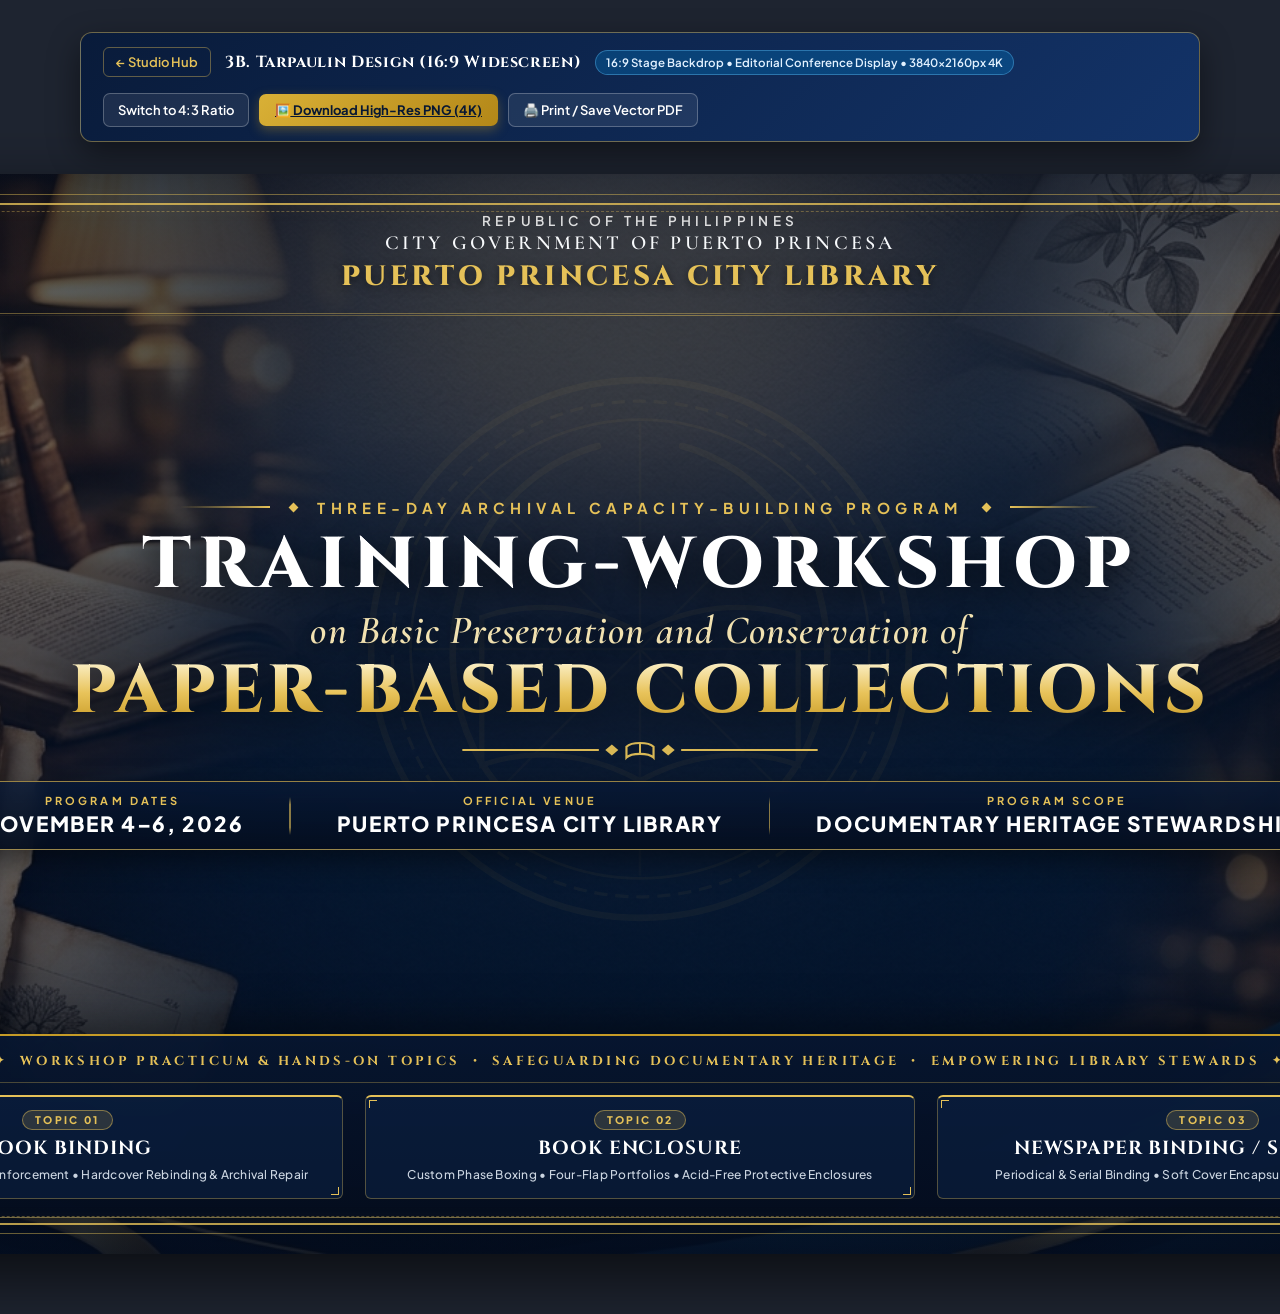
==== commit 24767844: "Update tarpaulin topics to Book Binding, Book Enclosure, Newspaper Binding / Soft Bound" ====
--- a/03-tarpaulin-16x9.html
+++ b/03-tarpaulin-16x9.html
@@ -401,20 +401,20 @@
       font-size: 11px;
     }
 
-    /* 4-Column Architectural Pillar Grid */
-    .pillars-grid-4col {
+    /* 3-Column Architectural Topics Grid */
+    .topics-grid-3col {
       display: grid;
-      grid-template-columns: repeat(4, 1fr);
-      gap: 18px;
+      grid-template-columns: repeat(3, 1fr);
+      gap: 22px;
       width: 100%;
     }
 
     .pillar-card {
-      background: rgba(14, 38, 77, 0.45);
-      border: 1px solid rgba(229, 193, 88, 0.3);
-      border-top: 2px solid var(--gold-bright);
+      background: rgba(14, 38, 77, 0.48);
+      border: 1px solid rgba(229, 193, 88, 0.35);
+      border-top: 2.5px solid var(--gold-bright);
       border-radius: 6px;
-      padding: 12px 18px 14px;
+      padding: 13px 20px 15px;
       display: flex;
       flex-direction: column;
       align-items: center;
@@ -425,43 +425,43 @@
     }
 
     .pillar-card:hover {
-      background: rgba(14, 38, 77, 0.65);
+      background: rgba(14, 38, 77, 0.68);
     }
 
     .pillar-badge {
       display: inline-flex;
       align-items: center;
       gap: 6px;
-      background: rgba(229, 193, 88, 0.15);
-      border: 1px solid rgba(229, 193, 88, 0.45);
+      background: rgba(229, 193, 88, 0.16);
+      border: 1px solid rgba(229, 193, 88, 0.48);
       color: var(--gold-bright);
       font-family: var(--font-sans);
-      font-size: 10px;
+      font-size: 10.5px;
       font-weight: 800;
       letter-spacing: 0.22em;
       text-transform: uppercase;
-      padding: 2px 10px;
+      padding: 2.5px 12px;
       border-radius: 999px;
     }
 
     .pillar-title {
       font-family: var(--font-display);
-      font-size: 16.5px;
+      font-size: 19px;
       font-weight: 700;
       letter-spacing: 0.05em;
       color: #FFFFFF;
       text-transform: uppercase;
       margin-top: 2px;
-      line-height: 1.2;
+      line-height: 1.25;
     }
 
     .pillar-desc {
       font-family: var(--font-sans);
-      font-size: 11.5px;
+      font-size: 12px;
       font-weight: 500;
       color: #CBD5E1;
       letter-spacing: 0.02em;
-      line-height: 1.4;
+      line-height: 1.45;
     }
 
     .pillar-corner-flourish {
@@ -671,14 +671,14 @@
 
       <!-- 3. Lower Architectural Heritage Pillars Showcase (Replacing Personal Names) -->
       <footer class="heritage-framework">
-        <!-- Archival Mandate Ribbon -->
+        <!-- Archival Mandate & Topics Ribbon -->
         <div class="mandate-banner">
           <span class="mandate-rule"></span>
           <div class="mandate-text">
             <span class="mandate-star">✦</span>
-            <span>Safeguarding Historical Records</span>
+            <span>Workshop Practicum &amp; Hands-On Topics</span>
             <span class="mandate-star">•</span>
-            <span>Preserving Cultural Heritage</span>
+            <span>Safeguarding Documentary Heritage</span>
             <span class="mandate-star">•</span>
             <span>Empowering Library Stewards</span>
             <span class="mandate-star">✦</span>
@@ -686,38 +686,30 @@
           <span class="mandate-rule"></span>
         </div>
 
-        <!-- 4 Core Archival Pillars -->
-        <div class="pillars-grid-4col">
+        <!-- 3 Core Workshop Topics -->
+        <div class="topics-grid-3col">
           <div class="pillar-card">
             <div class="pillar-corner-flourish pcf-tl"></div>
             <div class="pillar-corner-flourish pcf-br"></div>
-            <span class="pillar-badge">Pillar 01</span>
-            <h4 class="pillar-title" contenteditable="true">Paper Science &amp; Decay</h4>
-            <p class="pillar-desc" contenteditable="true">Fiber Deterioration • Acid Testing • Environmental Vulnerability Assessment</p>
+            <span class="pillar-badge">Topic 01</span>
+            <h4 class="pillar-title" contenteditable="true">Book Binding</h4>
+            <p class="pillar-desc" contenteditable="true">Structural Sewing • Spine Reinforcement • Hardcover Rebinding &amp; Archival Repair</p>
           </div>
 
           <div class="pillar-card">
             <div class="pillar-corner-flourish pcf-tl"></div>
             <div class="pillar-corner-flourish pcf-br"></div>
-            <span class="pillar-badge">Pillar 02</span>
-            <h4 class="pillar-title" contenteditable="true">Preventive Housing</h4>
-            <p class="pillar-desc" contenteditable="true">Deacidification • Acid-Free Enclosures • Phase Box Crafting &amp; Storage</p>
+            <span class="pillar-badge">Topic 02</span>
+            <h4 class="pillar-title" contenteditable="true">Book Enclosure</h4>
+            <p class="pillar-desc" contenteditable="true">Custom Phase Boxing • Four-Flap Portfolios • Acid-Free Protective Enclosures</p>
           </div>
 
           <div class="pillar-card">
             <div class="pillar-corner-flourish pcf-tl"></div>
             <div class="pillar-corner-flourish pcf-br"></div>
-            <span class="pillar-badge">Pillar 03</span>
-            <h4 class="pillar-title" contenteditable="true">Surface Cleaning &amp; Mending</h4>
-            <p class="pillar-desc" contenteditable="true">Mechanical Dry Cleaning • Japanese Tissue • Reversible Starch Adhesion</p>
-          </div>
-
-          <div class="pillar-card">
-            <div class="pillar-corner-flourish pcf-tl"></div>
-            <div class="pillar-corner-flourish pcf-br"></div>
-            <span class="pillar-badge">Pillar 04</span>
-            <h4 class="pillar-title" contenteditable="true">Disaster Risk &amp; Salvage</h4>
-            <p class="pillar-desc" contenteditable="true">Water Damage Triage • Emergency Salvage Protocols • Long-Term Security</p>
+            <span class="pillar-badge">Topic 03</span>
+            <h4 class="pillar-title" contenteditable="true">Newspaper Binding / Soft Bound</h4>
+            <p class="pillar-desc" contenteditable="true">Periodical &amp; Serial Binding • Soft Cover Encapsulation • Archival Collation</p>
           </div>
         </div>
       </footer>
